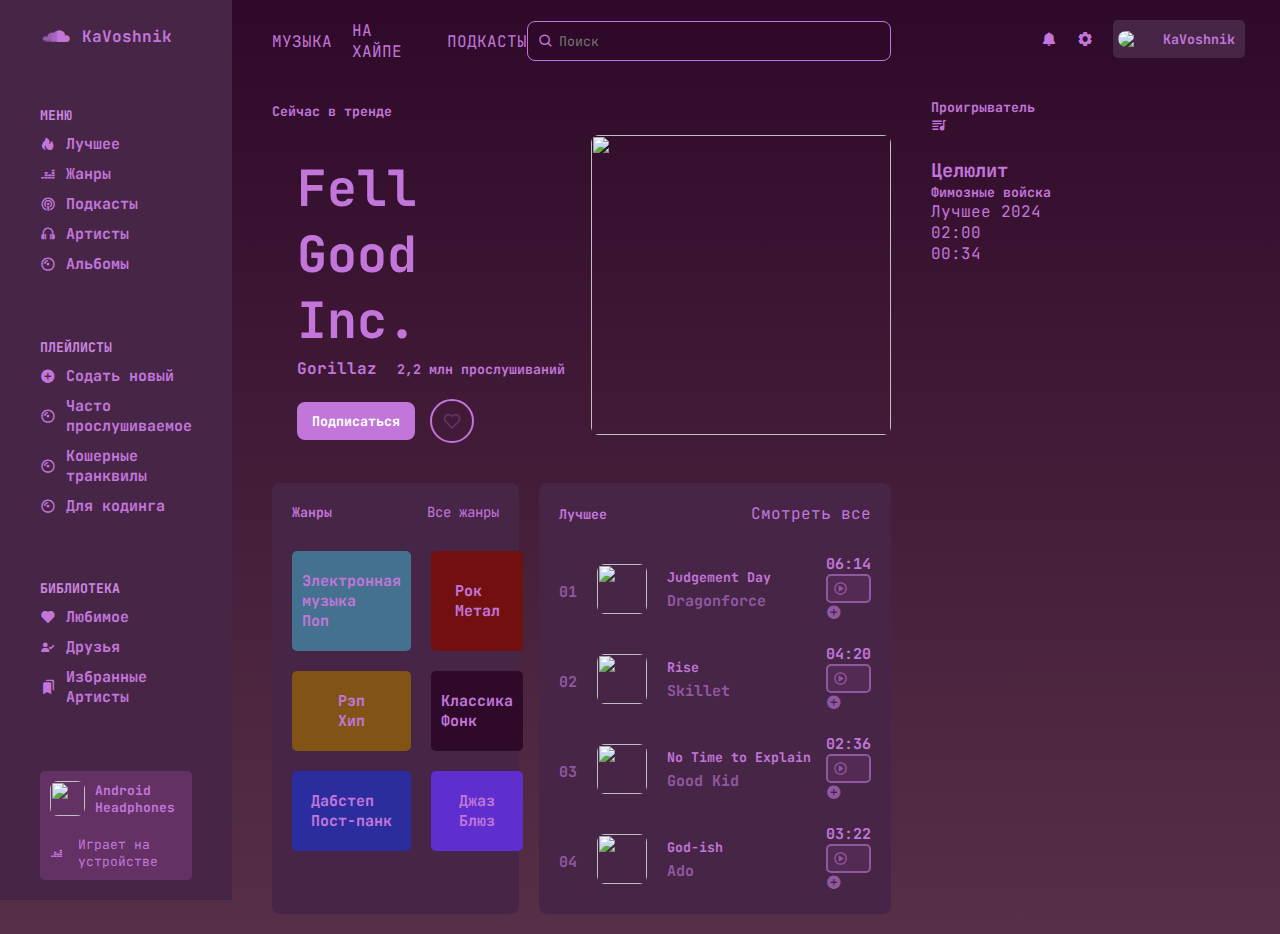
==== index.html @ a34036af "deleted:    Assets/Avatar.jpg 	new file:   Assets/tselulit.jpg 	modified:   index.html" ====
<!DOCTYPE html>
<html lang="en">
<head>
    <meta charset="UTF-8">
    <meta name="viewport" content="width=device-width, initial-scale=1.0">
    <link rel="stylesheet" href="style.css">
    <link href='https://unpkg.com/boxicons@2.1.4/css/boxicons.min.css' rel='stylesheet'>
    <title>Dasto Music</title>
</head>

<body>

    <div class = "header" >
        <aside class = "sidebar">
            <div class = "logotip">
                <i class = 'bx bxl-soundcloud'></i>
                <a href = "https://github.com/KaVoshnik"> KaVoshnik </a>
            </div>

            <div class = "menu">
                <h5>Меню</h5>
                <ul>
                    <li>
                        <i class='bx bxs-hot'></i>
                        <a href="#">Лучшее</a>
                    </li>
                    <li>
                        <i class='bx bxl-deezer' ></i>
                        <a href="#">Жанры</a>
                    </li>
                    <li>
                        <i class='bx bx-podcast' ></i>
                        <a href="#">Подкасты</a>
                    </li>
                    <li>
                        <i class='bx bx-headphone'></i>
                        <a href="#">Артисты</a>
                    </li>
                    <li>
                        <i class='bx bx-album' ></i>
                        <a href="#">Альбомы</a>
                    </li>
                </ul>
            </div>
    
            <div class = "menu">
                <h5>Плейлисты</h5>
                <ul>
                    <li>
                        <i class='bx bxs-plus-circle' ></i>
                        <a href="#">Содать новый</a>
                    </li>
                    <li>
                        <i class='bx bx-album' ></i>
                        <a href="#">Часто прослушиваемое</a>
                    </li>
                    <li>
                        <i class='bx bx-album' ></i>
                        <a href="#">Кошерные транквилы</a>
                    </li>
                    <li>
                        <i class='bx bx-album' ></i>
                        <a href="#">Для кодинга</a>
                    </li>
                </ul>
            </div>
    
            <div class = "menu">
                <h5>Библиотека</h5>
                <ul>
                    <li>
                        <i class='bx bxs-heart' ></i>
                        <a href="#">Любимое</a>
                    </li>
                    <li>
                        <i class='bx bxs-user-check' ></i>
                        <a href="#">Друзья</a>
                    </li>
                    <li>
                        <i class='bx bxs-bookmarks' ></i>
                        <a href="#">Избранные Артисты</a>
                    </li>
                </ul>
            </div>

            <div class="playing">
                <div class="top">
                    <img src="https://avatars.githubusercontent.com/u/112951242?v=4">
                    <h4>Android<br>Headphones</h4>
                </div>
                <div class="bottom">
                    <i class='bx bxl-deezer' ></i>
                    <p>Играет на устройстве</p>
                </div>
            </div>


        </aside>

        <main>
            <headercool>
                <div class="navigate-links">
                    <a href="#">Музыка</a>
                    <a href="#">На хайпе</a>
                    <a href="#">Подкасты</a>
                </div>

                <div class="search">
                    <i class='bx bx-search'></i>
                    <input type="text" placeholder="Поиск">
                </div>

            </headercool>

            <div class="trends">
                <div class="left">
                    <h5>Сейчас в тренде</h5>
                    <div class="info">
                        <h2>Fell Good Inc.</h2>
                        <h4>Gorillaz</h4>
                        <h5>2,2 млн прослушиваний</h5>
                        <div class="buttons">
                            <button>Подписаться</button>
                            <i class='bx bx-heart'></i>
                        </div>
                    </div>
                </div>
                <img src="https://t2.genius.com/unsafe/252x252/https%3A%2F%2Fimages.genius.com%2F57bd806e697500ff0608d24b4bd4f0c1.1000x1000x1.png">
            </div>

            <div class="playlist">
                <div class="genres">
                    <div class="header2">
                        <h5>Жанры</h5>
                        <a href="#">Все жанры</a>
                    </div>

                    <div class="items">
                        <div class="item">
                            <p>Электронная музыка<br>Поп</p>
                        </div>
                        <div class="item">
                            <p>Рок<br>Метал</p>
                        </div>
                        <div class="item">
                            <p>Рэп<br>Хип</p>
                        </div>
                        <div class="item">
                            <p>Классика<br>Фонк</p>
                        </div>
                        <div class="item">
                            <p>Дабстеп<br>Пост-панк</p>
                        </div>
                        <div class="item">
                            <p>Джаз<br>Блюз</p>
                        </div>
                    </div>
                </div>

                <div class="music-list">
                    <div class="header2">
                        <h5>Лучшее</h5>
                        <a href="#">Смотреть все</a>
                    </div>

                    <div class="items">
                        <div class="item">
                            <div class ="info">
                                <p>01</p>
                                <img src="https://sun4-22.userapi.com/impf/c846121/v846121361/1681b1/ZzK8-70JPDU.jpg?size=160x160&quality=96&sign=f72da5a5b17400c13eb34444a5b9b390&type=audio">
                                <div class="details">
                                    <h5>Judgement Day</h5>
                                    <p>Dragonforce</p>
                                </div>
                            </div>
                            <div class="actions">
                                <p>06:14</p>
                                <div class="icon">
                                    <i class='bx bx-play-circle'></i>
                                </div>
                                <i class='bx bxs-plus-circle' ></i>
                            </div>
                        </div>
                        <div class="item">
                            <div class ="info">
                                <p>02</p>
                                <img src="https://sun4-20.userapi.com/impf/c850532/v850532932/11ffaa/pWKDJDPjklo.jpg?size=160x160&quality=96&sign=91c1bb33fa744a8daa621a4b2b6aef22&type=audio">
                                <div class="details">
                                    <h5>Rise</h5>
                                    <p>Skillet</p>
                                </div>
                            </div>
                            <div class="actions">
                                <p>04:20</p>
                                <div class="icon">
                                    <i class='bx bx-play-circle'></i>
                                </div>
                                <i class='bx bxs-plus-circle' ></i>
                            </div>
                        </div>
                        <div class="item">
                            <div class ="info">
                                <p>03</p>
                                <img src="https://sun9-45.userapi.com/impf/rnKoM0tS9knrSsQvEouaJ2WvrN_E8l5bDOYtwQ/h-UXE-2bG5s.jpg?size=160x160&quality=96&sign=272319ee345f4b3f890be65d44fb186b&type=audio">
                                <div class="details">
                                    <h5>No Time to Explain</h5>
                                    <p>Good Kid</p>
                                </div>
                            </div>
                            <div class="actions">
                                <p>02:36</p>
                                <div class="icon">
                                    <i class='bx bx-play-circle'></i>
                                </div>
                                <i class='bx bxs-plus-circle' ></i>
                            </div>
                        </div>
                        <div class="item">
                            <div class ="info">
                                <p>04</p>
                                <img src="https://external-content.duckduckgo.com/iu/?u=https%3A%2F%2Fi.scdn.co%2Fimage%2Fab6765630000ba8aa8cf0c40ade9a09b40600751&f=1&nofb=1&ipt=51d1aa4b32cb064ea342947d147cdeb1da89f8b5a833cfffec8dabe2218b445c&ipo=images">
                                <div class="details">
                                    <h5>God-ish</h5>
                                    <p>Ado</p>
                                </div>
                            </div>
                            <div class="actions">
                                <p>03:22</p>
                                <div class="icon">
                                    <i class='bx bx-play-circle'></i>
                                </div>
                                <i class='bx bxs-plus-circle' ></i>
                            </div>
                        </div>
                    </div>
                </div>

            </div>


        </main>

        <div class="board-right">
            
            <div class="profile">
                <i class='bx bxs-bell' ></i>
                <i class='bx bxs-cog' ></i>
                <div class="user">
                    <div class="left">
                        <img src="https://avatars.githubusercontent.com/u/112951242?v=4">
                    </div>
                    <div class="right">
                        <h5>KaVoshnik</h5>
                    </div>
                </div>
            </div>

            <div class="mus-player">
                <div class="section-top">
                    <div class="header3">
                        <h5>Проигрыватель</h5>
                        <i class='bx bxs-playlist'></i>
                    </div>
                    <div class="song-info">
                        <img src="">
                        <div class="descript">
                            <h3>Целюлит</h3>
                            <h5>Фимозные войска</h5>
                            <p>Лучшее 2024</p>
                        </div>
                        <div class="progress">
                            <p>02:00</p>
                            <div class="progress-bar"></div>
                            <div class="progress-act"></div>
                            <p>00:34</p>
                        </div>
                    </div>
                </div>

                <div class="player-actions">
                    <div class="buttons">
                        
                    </div>
                </div>

            </div>

        </div>

    </div>


    <script src="script.js"></script>
</body>

</html>
---- style.css ----
@import url('https://fonts.googleapis.com/css2?family=JetBrains+Mono:ital,wght@0,100..800;1,100..800&display=swap');

*{
    margin: 0;
    padding: 0;
    box-sizing: border-box;
    font-family: 'jetbrains mono', monospace;
    color: #c276da;
}

a{
    text-decoration: none;
    color : #c276da;
}

i{
    color: #c276da;
    cursor: pointer;
}

img{
    object-fit: cover;
    object-position: top;
    border-radius: 8px;
}

html,
body{
    background: linear-gradient(#2e0929, #572f47);
    height: 100vh;
}

.header{
    width: 100%;
    display: grid;
    grid-template-columns: 1fr 4fr 2fr;
    background: linear-gradient(#2e0929, #572f47);
}

.header .sidebar{
    height: 100vh;
    background-color: #472547;
    padding: 20px 40px;
    display: flex;
    flex-direction: column;
    justify-content: space-between;
    z-index: 10000;
    transition: all 0.6s ease;
}

.header .sidebar .logotip{
    display: flex;
    align-items: center;
    gap: 10px;
}

.header .sidebar .logotip > i{
    font-size: 32px;
    transition: all 0.3s ease;
}

.header .sidebar .logotip a {
    font-weight: bold;
    transition: all 0.3s ease;
}

.header .sidebar .logotip:hover a,
.header .sidebar .logotip:hover i,
.header .sidebar .menu ul li:hover a,
.header .sidebar .menu ul li:hover i,
.header main headercool .navigate-links a:hover{
    color: #b294bb;
}

.header .sidebar .menu h5{
    color: #cd88e2;
    margin-bottom: 10px;
    text-transform: uppercase;
}

.header .sidebar .menu ul{
    list-style: none;
}

.header .sidebar .menu ul li{
    margin-bottom: 10px;
    display: flex;
    align-items: center;
    gap: 10px;
    cursor: pointer;
}

.header .sidebar .menu ul li a{
    font-size: 15px;
    font-weight: bold;
    transition: all 0.3s ease;
}

.header .sidebar .playing .top{
    background-color: #633163;
    border-radius: 5px 5px 0 0;
    padding: 10px;
    display: flex;
    align-items: center;
    gap: 10px;
    color: #fff;
    font-size: 13px;
}

.header .sidebar .playing .top img{
    width: 35px;
    height: 35px;   
}

.header .sidebar .playing .bottom{
    background-color: #633163;
    border-radius: 0 0 5px 5px;
    padding: 10px;
    display: flex;
    align-items: center;
    justify-content: center;
    gap: 15px;
    font-size: 13px;
}

.header .sidebar .playing .bottom i,
.header .sidebar .playing .bottom p{
    color: #c276da;
}

.header main{
    padding: 20px 40px;
}

.header main headercool{
    display: flex;
    align-items: center;
    justify-content: space-between;
}

.header main headercool .navigate-links{
    display: flex;
    align-items: center;
    gap: 20px;
}

.header main headercool .navigate-links a{
    text-transform: uppercase;
    color: #c276da;
    transition: all 0.3s ease;
}

.header main headercool .search{
    display: flex;
    align-items: center;
    gap: 5px;
    width: 60%;
    background-color: #2e0929;
    border: 1px solid #c276da;
    padding: 10px;
    border-radius: 8px;
}

.header main headercool .search input{
    width: 100%;
    background-color: transparent;
    border: none;
    outline: none;
    color: #fff;
}

.header main .trends{
    margin-top: 40px;
    display: flex;
    align-items: center;
    justify-content: space-between;
    color: #fff;
}

.header main .trends .left .info{
    margin-top: 10px;
    padding: 25px;
}

.header main .trends .left .info h2{
    font-size: 50px;
    margin-bottom: 5px;
}

.header main .trends .left .info h4,
.header main .trends .left .info h5{
    display: inline;
}

.header main .trends .left .info h5{
    margin-left: 10px;
    color: #c276da;
}

.header main .trends .left .info .buttons{
    margin-top: 20px;
    display: flex;
    align-items: center;
    gap: 15px
}

.header main .trends .left .info .buttons button{
    padding: 10px 15px;
    border: none;
    outline: none;
    border-radius: 8px;
    background-color: #c276da;
    color: #fff;
    font-weight: bold;
    cursor: pointer;
}

.header main .trends .left .info .buttons i{
    color: #633163;
    font-size: 20px;
    border: 2px solid #c276da;
    padding: 10px;
    border-radius: 50%;
}

.header main .trends img{
    width: 300px;
    height: 300px;
}

.header main .playlist{
    margin-top: 15px;
    display: flex;
    gap: 20px;
}

.header main .playlist .genres{
    color: #fff;
    background-color: #472547;
    padding: 20px;
    border-radius: 8px;
    width: 40%;
}

.header main .playlist .genres .header2,
.header main .playlist .music-list .header2{
    display: flex;
    align-items: center;
    justify-content: space-between;
    margin-bottom: 30px;
}

.header main .playlist .genres .header2 a,
.container main .playlist .music-list .header2 a{
    color: #c276da;
    font-size: 14px;
}

.header main .playlist .genres .items{
    display: grid;
    grid-template-columns: 1fr 1fr;
    gap: 20px;
}

.header main .playlist .genres .items .item{
    padding: 20px 10px;
    display: flex;
    align-items: center;
    justify-content: center;
    border-radius: 5px;
    cursor: pointer;
}

.header main .playlist .genres .items .item p{
    font-size: 15px;
    font-weight: bold;
}

.header main .playlist .genres .items .item:nth-child(1){
    background-color: #44718f;
}

.header main .playlist .genres .items .item:nth-child(2){
    background-color: #721010;
}

.header main .playlist .genres .items .item:nth-child(3){
    background-color: #815315;
}

.header main .playlist .genres .items .item:nth-child(4){
    background-color: #2e0929;
}

.header main .playlist .genres .items .item:nth-child(5){
    background-color: #2b2d9e;
}

.header main .playlist .genres .items .item:nth-child(6){
    background-color: #5e2ece;
}

.header main .playlist .music-list{
    background-color: #472547;
    padding: 20px;
    color: #fff;
    border-radius: 8px;
    width: 60%;
}

.header main .playlist .music-list .items .item{
    display: flex;
    align-items: center;
    justify-content: space-between;
    margin-bottom: 20px;
}

.header main .playlist .music-list .items .item:last-child{
    margin-bottom: 0;
}

.header main .playlist .music-list .items .item .info,
.header main .playlist .music-list .items .item .acctions{
    display: flex;
    align-items: center;
    gap: 20px;
}

.header main .playlist .music-list .items .item .info p{
    color: #9058a1;
    font-size: 15px;
    font-weight: bold;
    margin-top: 5px;
}

.header main .playlist .music-list .items .info img{
    width: 50px;
    height: 50px;
}

.header main .playlist .music-list .items .item .actions p{
    font-size: 15px;
    font-weight: bold;
}

.header main .playlist .music-list .items .item .actions .icon{
    display: flex;
    align-items: center;
    justify-items: center;
    background-color: #532a53;
    padding: 5px;
    border: 2px solid #9058a1;
    border-radius: 5px;
}

.header main .playlist .music-list .items .item .actions .icon i{
    font-size: 15px;
    color: #9058a1;
}

.header main .playlist .music-list .items .item .actions i{
    color: #9058a1;
}

.header .board-right{
    padding: 20px 35px 20px 0;
}

.header .board-right .profile{
    display: flex;
    align-items: center;
    justify-content: flex-end;
    gap: 20px;
    margin-bottom: 40px;
}

.header .board-right .profile .user{
    display: flex;
}

.header .board-right .profile .user .left{
    display: flex;
    align-items: center;
    background: #472547;
    padding: 5px;
    border-radius: 5px 0 0 5px;
}    

.header .board-right .user .left img{
    width: 30px;
}

.header .board-right .profile .user .right{
    background-color: #472547;
    border-radius: 0 5px 5px 0;
    padding: 10px;
    color: #9058a1;
}
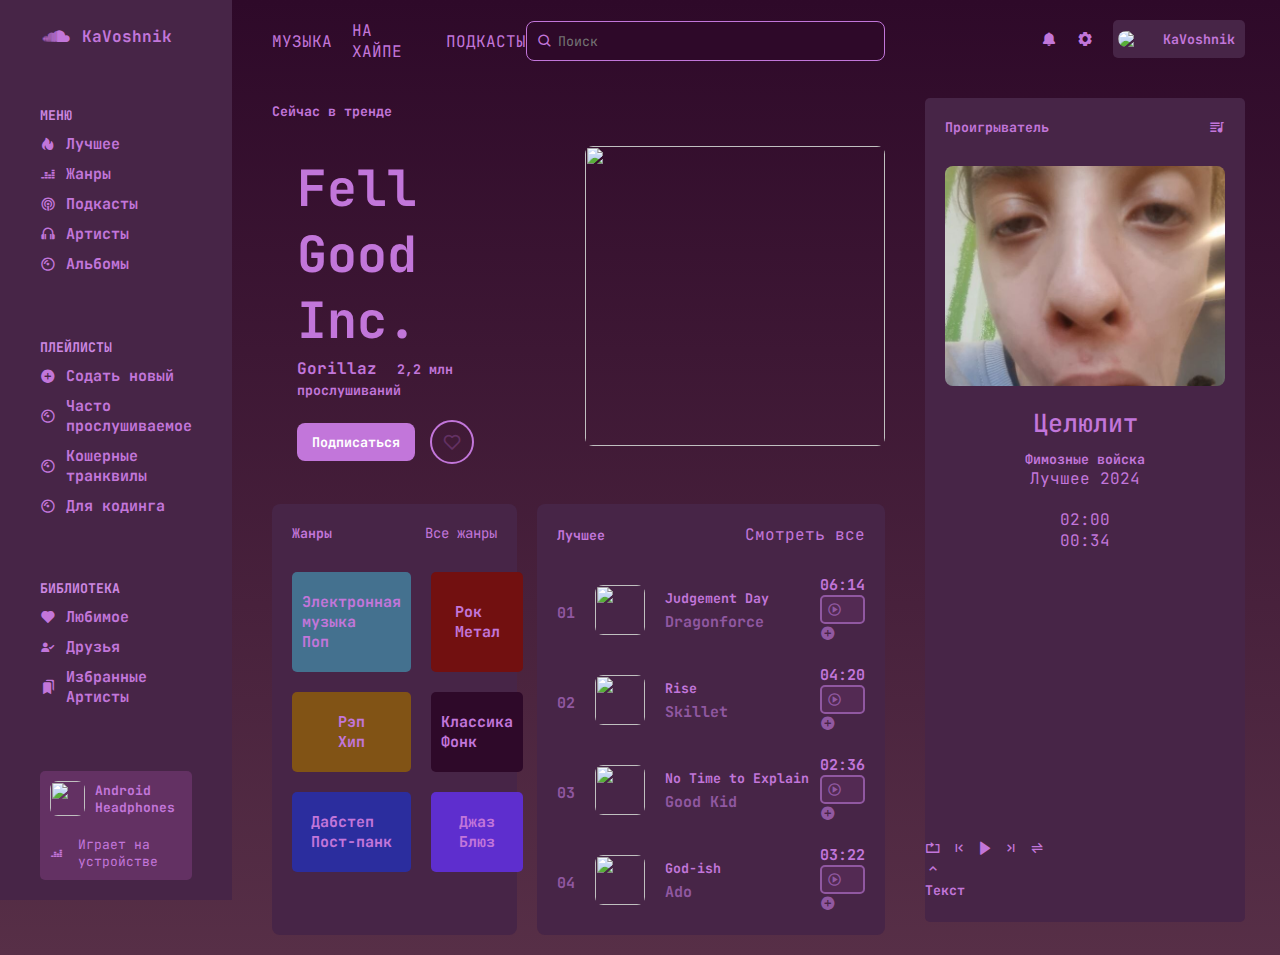
==== commit cc214860: "modified:   index.html 	modified:   style.css" ====
--- a/index.html
+++ b/index.html
@@ -257,13 +257,13 @@
 
             <div class="mus-player">
                 <div class="section-top">
-                    <div class="header3">
+                    <div class="header2">
                         <h5>Проигрыватель</h5>
                         <i class='bx bxs-playlist'></i>
                     </div>
                     <div class="song-info">
-                        <img src="">
-                        <div class="descript">
+                        <img src="Assets/tselulit.jpg">
+                        <div class="desc">
                             <h3>Целюлит</h3>
                             <h5>Фимозные войска</h5>
                             <p>Лучшее 2024</p>
@@ -279,7 +279,16 @@
 
                 <div class="player-actions">
                     <div class="buttons">
-                        
+                        <i class='bx bx-repeat' ></i>
+                        <i class='bx bx-first-page'></i>
+                        <i class='bx bxs-right-arrow
+                        play-button'></i>
+                        <i class='bx bx-last-page' ></i>
+                        <i class='bx bx-transfer-alt' ></i>
+                    </div>
+                    <div class="lyrics">
+                        <i class='bx bx-chevron-up' ></i>
+                        <h5>Текст</h5>
                     </div>
                 </div>
 
--- a/style.css
+++ b/style.css
@@ -395,4 +395,44 @@
     border-radius: 0 5px 5px 0;
     padding: 10px;
     color: #9058a1;
+}
+
+.header .board-right .mus-player{
+    color: #fff;
+    background-color: #472547;
+    border-radius: 5px;
+    height: 90%;
+    display: flex;
+    flex-direction: column;
+}
+
+.header .board-right .mus-player .section-top{
+    padding: 20px;
+    height: 90%;
+}
+
+.header .board-right .mus-player .header2{
+    display: flex;
+    align-items: center;
+    justify-content: space-between;
+    margin-bottom: 30px;
+}
+
+.header .board-right .mus-player .song-info{
+    display: flex;
+    flex-direction: column;
+    align-items: center;
+    gap: 20px;
+    text-align: center;
+}
+
+.header .board-right .mus-player .song-info img{
+    width: 280px;
+    height: 220px;
+}
+
+.header .board-right .mus-player .desc h3{
+    font-size: 25px;
+    font-weight: 500;
+    margin-bottom: 10px;
 }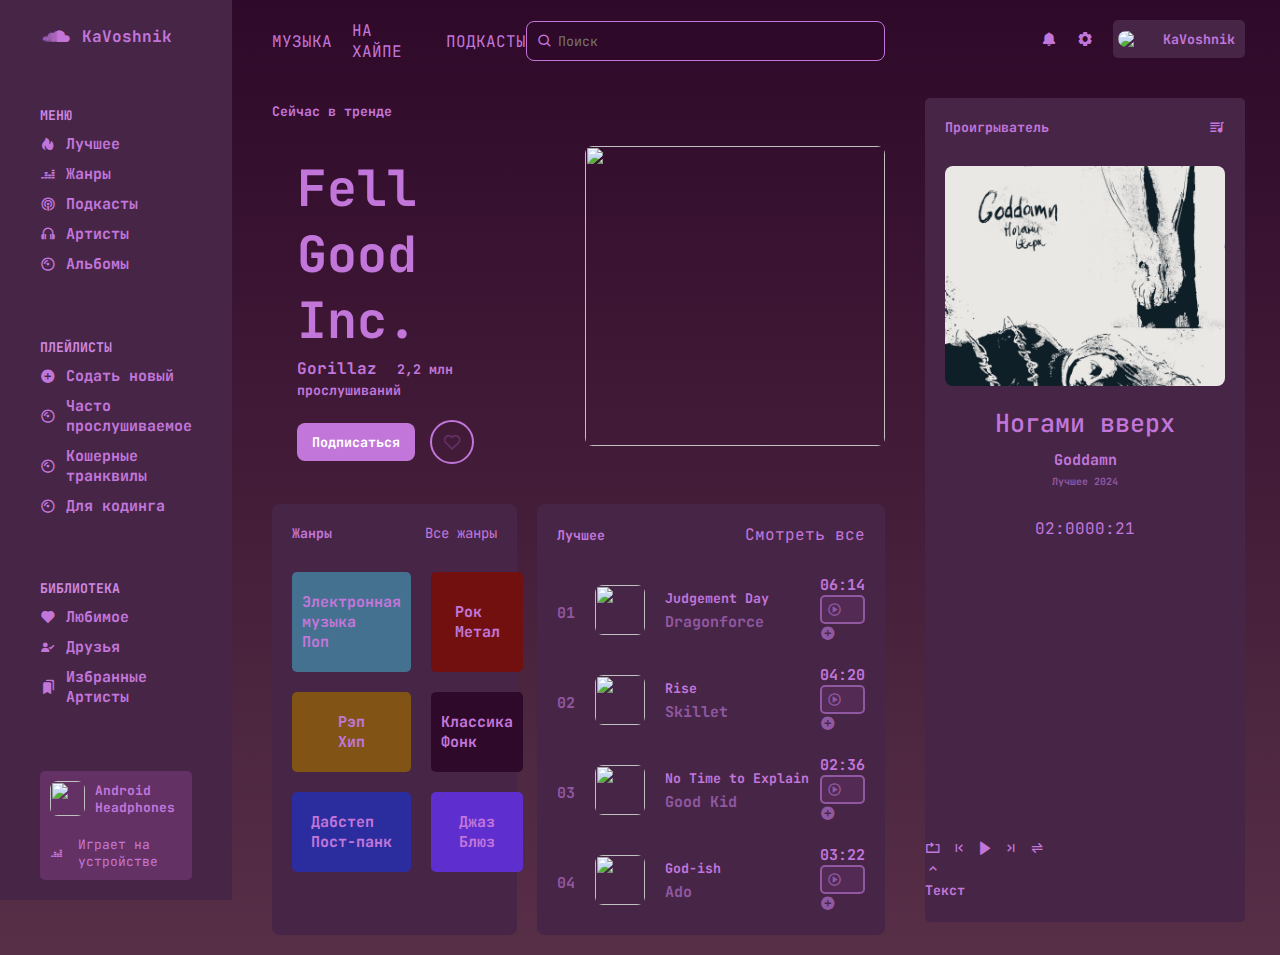
==== commit ee14e829: "new file:   Assets/UpLegs.jpg 	deleted:    Assets/tselulit.jpg 	modified:   index.html 	modified:   " ====
--- a/index.html
+++ b/index.html
@@ -262,17 +262,17 @@
                         <i class='bx bxs-playlist'></i>
                     </div>
                     <div class="song-info">
-                        <img src="Assets/tselulit.jpg">
+                        <img src="Assets/UpLegs.jpg">
                         <div class="desc">
-                            <h3>Целюлит</h3>
-                            <h5>Фимозные войска</h5>
+                            <h3>Ногами вверх</h3>
+                            <h5>Goddamn</h5>
                             <p>Лучшее 2024</p>
                         </div>
                         <div class="progress">
                             <p>02:00</p>
                             <div class="progress-bar"></div>
                             <div class="progress-act"></div>
-                            <p>00:34</p>
+                            <p>00:21</p>
                         </div>
                     </div>
                 </div>
--- a/style.css
+++ b/style.css
@@ -435,4 +435,21 @@
     font-size: 25px;
     font-weight: 500;
     margin-bottom: 10px;
+}
+
+.header .board-right .mus-player .desc h5{
+    font-size: 15px;
+    margin-bottom: 5px;
+}
+
+.header .board-right .mus-player .desc p{
+    color: #9058a1;
+    font-size: 10px;
+    font-weight: bold;
+}
+
+.header .board-right .mus-player .song-info .progress{
+    display: flex;
+    align-items: center;
+    margin: 10px 0;
 }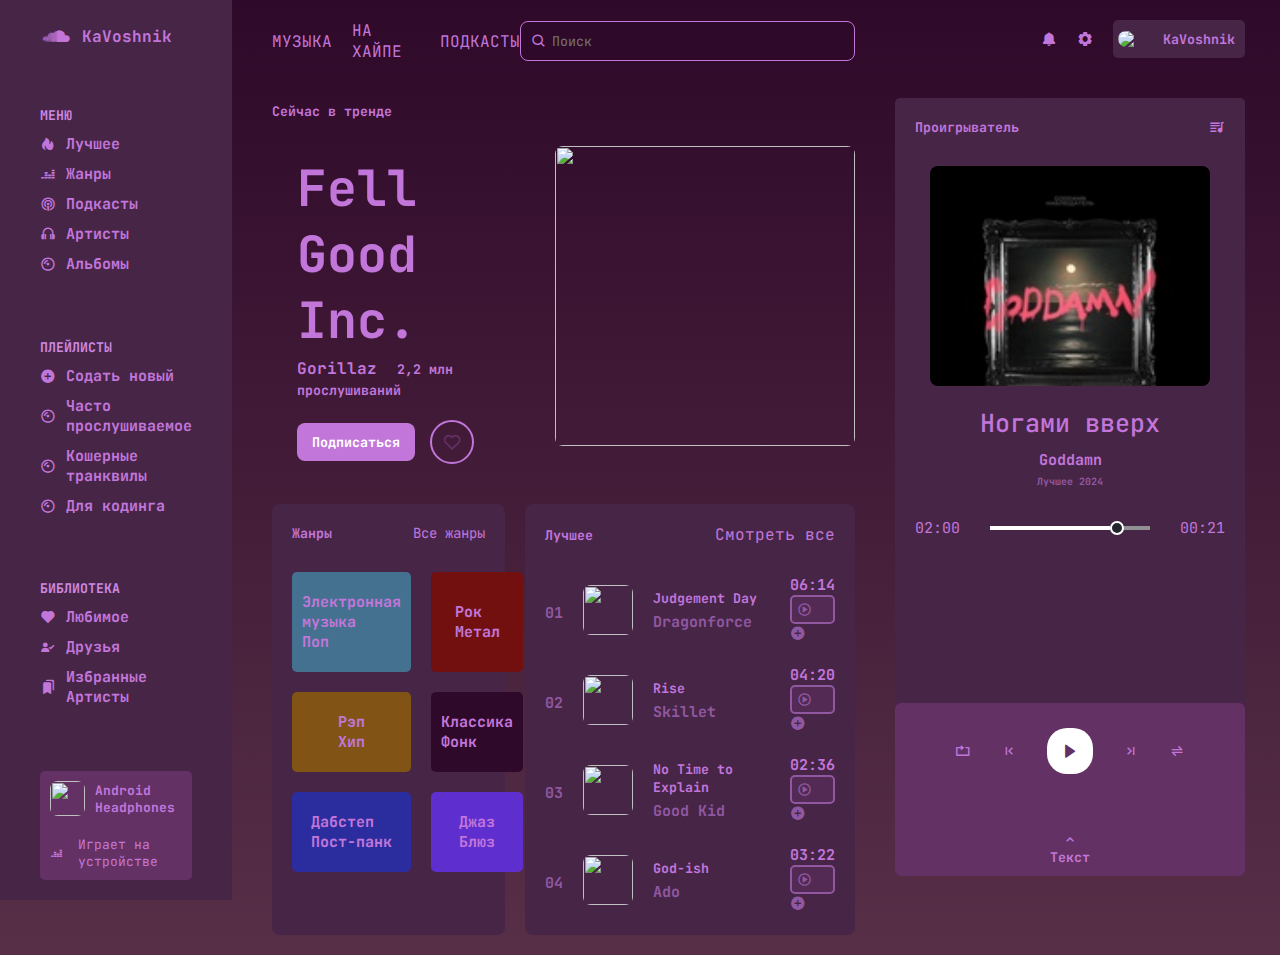
==== commit 44bf758d: "modified:   index.html 	modified:   style.css" ====
--- a/index.html
+++ b/index.html
@@ -272,6 +272,7 @@
                             <p>02:00</p>
                             <div class="progress-bar"></div>
                             <div class="progress-act"></div>
+                            <div class="progress-deact"></div>
                             <p>00:21</p>
                         </div>
                     </div>
--- a/style.css
+++ b/style.css
@@ -401,7 +401,7 @@
     color: #fff;
     background-color: #472547;
     border-radius: 5px;
-    height: 90%;
+    height: 85%;
     display: flex;
     flex-direction: column;
 }
@@ -452,4 +452,67 @@
     display: flex;
     align-items: center;
     margin: 10px 0;
-}+}
+
+.header .board-right .mus-player .song-info .progress p{
+    font-size: 15px;
+}
+
+.header .board-right .mus-player .song-info .progress .progress-act{
+    position: relative;
+    width: 120px;
+    height: 4px;
+    background-color: #fff;
+    margin-left: 30px;
+}
+
+.header .board-right .mus-player .song-info .progress .progress-deact{
+    width: 40px;
+    height: 4px;
+    background-color: #919191;
+    margin-right: 30px;
+}
+
+.header .board-right .mus-player .song-info .progress .progress-act::before{
+    content: "";
+    background-color: #25252d;
+    height: 10px;
+    width: 10px;
+    border: 2px solid #fff;
+    position: absolute;
+    top: -5px;
+    left: 120px;
+    border-radius: 50%;
+}
+
+.header .board-right .mus-player .player-actions{
+    background-color: #633163;
+    height: 26%;
+    border-radius: 6px;
+    display: flex;
+    flex-direction: column;
+    align-items: center;
+    position: relative;
+}
+
+.header .board-right .mus-player .player-actions .buttons{
+    display: flex;
+    align-items: center;
+    gap: 30px;
+    margin-top: 25px;
+}
+
+.header .board-right .mus-player .player-actions .buttons .play-button{
+    padding: 15px;
+    background-color: #fff;
+    color: #633163;
+    border-radius: 20px;
+}
+
+.header .board-right .mus-player .player-actions .lyrics{
+    display: flex;
+    flex-direction: column;
+    align-items: center;
+    position: absolute;
+    bottom: 10px;
+}
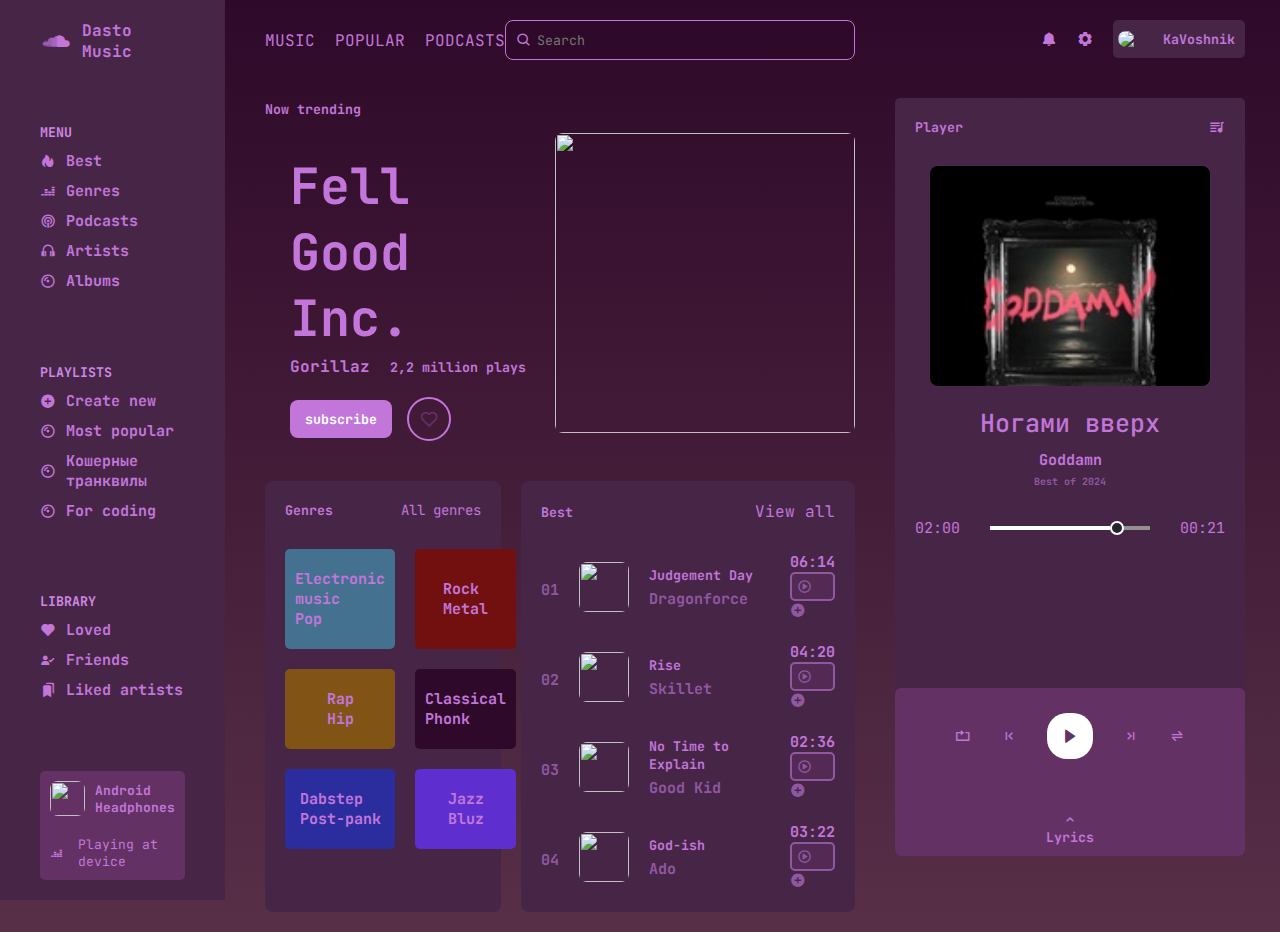
==== commit 0cba3490: "modified:   index.html" ====
--- a/index.html
+++ b/index.html
@@ -14,45 +14,45 @@
         <aside class = "sidebar">
             <div class = "logotip">
                 <i class = 'bx bxl-soundcloud'></i>
-                <a href = "https://github.com/KaVoshnik"> KaVoshnik </a>
+                <a href = "https://github.com/KaVoshnik/DastoMus"> Dasto Music </a>
             </div>
 
             <div class = "menu">
-                <h5>Меню</h5>
+                <h5>Menu</h5>
                 <ul>
                     <li>
                         <i class='bx bxs-hot'></i>
-                        <a href="#">Лучшее</a>
+                        <a href="index.html">Best</a>
                     </li>
                     <li>
                         <i class='bx bxl-deezer' ></i>
-                        <a href="#">Жанры</a>
+                        <a href="genre.html">Genres</a>
                     </li>
                     <li>
                         <i class='bx bx-podcast' ></i>
-                        <a href="#">Подкасты</a>
+                        <a href="podcasts.html">Podcasts</a>
                     </li>
                     <li>
                         <i class='bx bx-headphone'></i>
-                        <a href="#">Артисты</a>
+                        <a href="#">Artists</a>
                     </li>
                     <li>
                         <i class='bx bx-album' ></i>
-                        <a href="#">Альбомы</a>
+                        <a href="#">Albums</a>
                     </li>
                 </ul>
             </div>
     
             <div class = "menu">
-                <h5>Плейлисты</h5>
+                <h5>Playlists</h5>
                 <ul>
                     <li>
                         <i class='bx bxs-plus-circle' ></i>
-                        <a href="#">Содать новый</a>
+                        <a href="#">Create new</a>
                     </li>
                     <li>
                         <i class='bx bx-album' ></i>
-                        <a href="#">Часто прослушиваемое</a>
+                        <a href="#">Most popular</a>
                     </li>
                     <li>
                         <i class='bx bx-album' ></i>
@@ -60,25 +60,25 @@
                     </li>
                     <li>
                         <i class='bx bx-album' ></i>
-                        <a href="#">Для кодинга</a>
+                        <a href="#">For coding</a>
                     </li>
                 </ul>
             </div>
     
             <div class = "menu">
-                <h5>Библиотека</h5>
+                <h5>Library</h5>
                 <ul>
                     <li>
                         <i class='bx bxs-heart' ></i>
-                        <a href="#">Любимое</a>
+                        <a href="#">Loved</a>
                     </li>
                     <li>
                         <i class='bx bxs-user-check' ></i>
-                        <a href="#">Друзья</a>
+                        <a href="#">Friends</a>
                     </li>
                     <li>
                         <i class='bx bxs-bookmarks' ></i>
-                        <a href="#">Избранные Артисты</a>
+                        <a href="#">Liked artists</a>
                     </li>
                 </ul>
             </div>
@@ -90,7 +90,7 @@
                 </div>
                 <div class="bottom">
                     <i class='bx bxl-deezer' ></i>
-                    <p>Играет на устройстве</p>
+                    <p>Playing at device</p>
                 </div>
             </div>
 
@@ -100,27 +100,27 @@
         <main>
             <headercool>
                 <div class="navigate-links">
-                    <a href="#">Музыка</a>
-                    <a href="#">На хайпе</a>
-                    <a href="#">Подкасты</a>
+                    <a href="#">Music</a>
+                    <a href="#">Popular</a>
+                    <a href="#">Podcasts</a>
                 </div>
 
                 <div class="search">
                     <i class='bx bx-search'></i>
-                    <input type="text" placeholder="Поиск">
+                    <input type="text" placeholder="Search">
                 </div>
 
             </headercool>
 
             <div class="trends">
                 <div class="left">
-                    <h5>Сейчас в тренде</h5>
+                    <h5>Now trending</h5>
                     <div class="info">
                         <h2>Fell Good Inc.</h2>
                         <h4>Gorillaz</h4>
-                        <h5>2,2 млн прослушиваний</h5>
+                        <h5>2,2 million plays</h5>
                         <div class="buttons">
-                            <button>Подписаться</button>
+                            <button>subscribe</button>
                             <i class='bx bx-heart'></i>
                         </div>
                     </div>
@@ -131,36 +131,36 @@
             <div class="playlist">
                 <div class="genres">
                     <div class="header2">
-                        <h5>Жанры</h5>
-                        <a href="#">Все жанры</a>
+                        <h5>Genres</h5>
+                        <a href="#">All genres</a>
                     </div>
 
                     <div class="items">
                         <div class="item">
-                            <p>Электронная музыка<br>Поп</p>
-                        </div>
-                        <div class="item">
-                            <p>Рок<br>Метал</p>
-                        </div>
-                        <div class="item">
-                            <p>Рэп<br>Хип</p>
-                        </div>
-                        <div class="item">
-                            <p>Классика<br>Фонк</p>
-                        </div>
-                        <div class="item">
-                            <p>Дабстеп<br>Пост-панк</p>
-                        </div>
-                        <div class="item">
-                            <p>Джаз<br>Блюз</p>
+                            <p>Electronic music<br>Pop</p>
+                        </div>
+                        <div class="item">
+                            <p>Rock<br>Metal</p>
+                        </div>
+                        <div class="item">
+                            <p>Rap<br>Hip</p>
+                        </div>
+                        <div class="item">
+                            <p>Classical<br>Phonk</p>
+                        </div>
+                        <div class="item">
+                            <p>Dabstep<br>Post-pank</p>
+                        </div>
+                        <div class="item">
+                            <p>Jazz<br>Bluz</p>
                         </div>
                     </div>
                 </div>
 
                 <div class="music-list">
                     <div class="header2">
-                        <h5>Лучшее</h5>
-                        <a href="#">Смотреть все</a>
+                        <h5>Best</h5>
+                        <a href="#">View all</a>
                     </div>
 
                     <div class="items">
@@ -258,7 +258,7 @@
             <div class="mus-player">
                 <div class="section-top">
                     <div class="header2">
-                        <h5>Проигрыватель</h5>
+                        <h5>Player</h5>
                         <i class='bx bxs-playlist'></i>
                     </div>
                     <div class="song-info">
@@ -266,7 +266,7 @@
                         <div class="desc">
                             <h3>Ногами вверх</h3>
                             <h5>Goddamn</h5>
-                            <p>Лучшее 2024</p>
+                            <p>Best of 2024</p>
                         </div>
                         <div class="progress">
                             <p>02:00</p>
@@ -289,7 +289,7 @@
                     </div>
                     <div class="lyrics">
                         <i class='bx bx-chevron-up' ></i>
-                        <h5>Текст</h5>
+                        <h5>Lyrics</h5>
                     </div>
                 </div>
 
@@ -298,7 +298,6 @@
         </div>
 
     </div>
-
 
     <script src="script.js"></script>
 </body>
